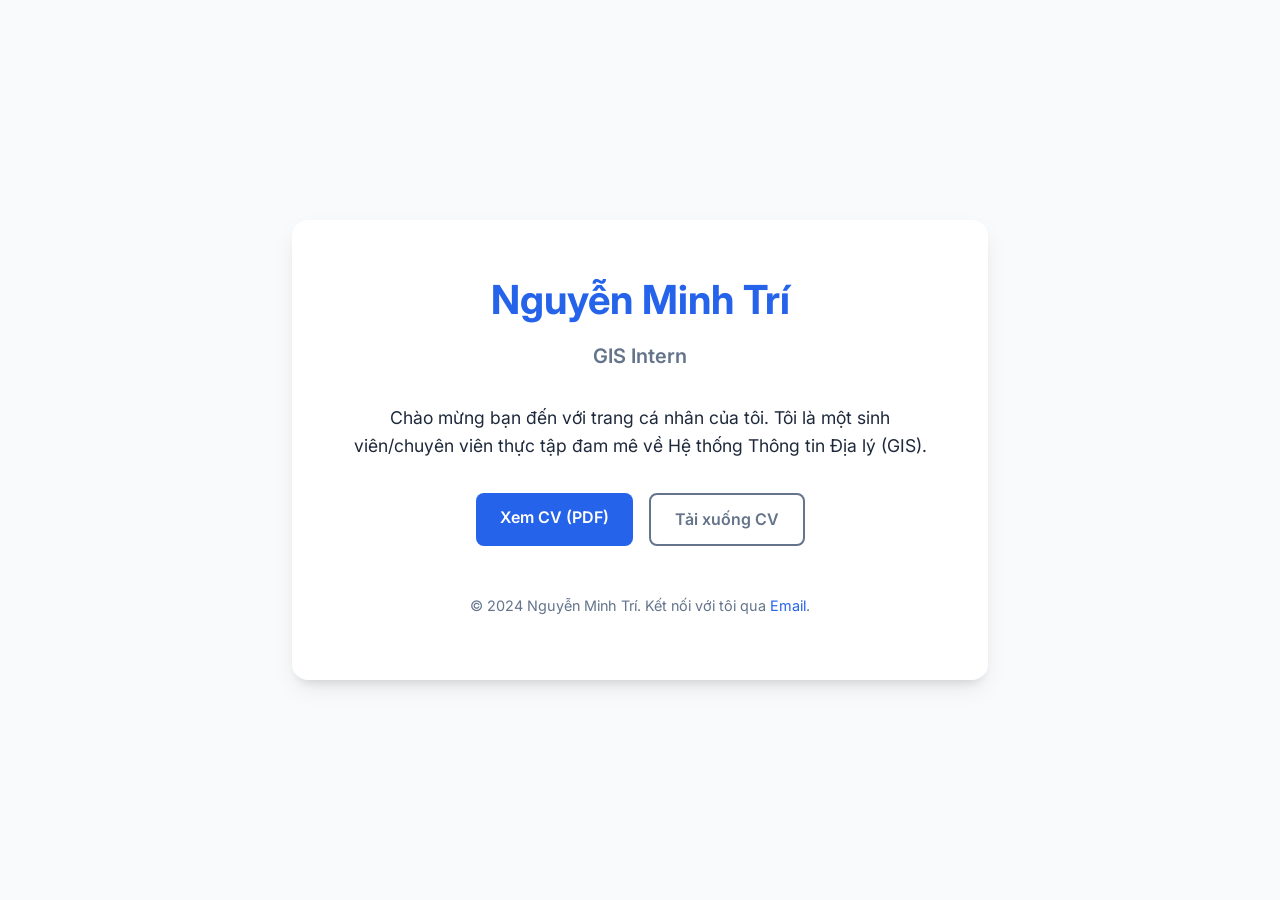
==== index.html @ 33e9b805 "Initial commit: Portfolio website with CV" ====
<!DOCTYPE html>
<html lang="vi">
<head>
    <meta charset="UTF-8">
    <meta name="viewport" content="width=device-width, initial-scale=1.0">
    <title>Nguyễn Minh Trí - GIS Intern Portfolio</title>
    <link rel="stylesheet" href="style.css">
    <link rel="preconnect" href="https://fonts.googleapis.com">
    <link rel="preconnect" href="https://fonts.gstatic.com" crossorigin>
    <link href="https://fonts.googleapis.com/css2?family=Inter:wght@400;600;700&display=swap" rel="stylesheet">
</head>
<body>
    <div class="container">
        <header>
            <h1>Nguyễn Minh Trí</h1>
            <p class="subtitle">GIS Intern</p>
        </header>

        <main>
            <section class="intro">
                <p>Chào mừng bạn đến với trang cá nhân của tôi. Tôi là một sinh viên/chuyên viên thực tập đam mê về Hệ thống Thông tin Địa lý (GIS).</p>
            </section>

            <section class="actions">
                <a href="cv.pdf" target="_blank" class="btn btn-primary">Xem CV (PDF)</a>
                <a href="cv.pdf" download class="btn btn-secondary">Tải xuống CV</a>
            </section>
        </main>

        <footer>
            <p>&copy; 2024 Nguyễn Minh Trí. Kết nối với tôi qua <a href="mailto:contact@tringuyen05.id.vn">Email</a>.</p>
        </footer>
    </div>
</body>
</html>
---- style.css ----
:root {
    --primary-color: #2563eb;
    --secondary-color: #64748b;
    --bg-color: #f8fafc;
    --text-color: #1e293b;
    --card-bg: #ffffff;
}

body {
    font-family: 'Inter', -apple-system, BlinkMacSystemFont, "Segoe UI", Roboto, sans-serif;
    background-color: var(--bg-color);
    color: var(--text-color);
    line-height: 1.6;
    margin: 0;
    display: flex;
    justify-content: center;
    align-items: center;
    min-height: 100vh;
}

.container {
    width: 90%;
    max-width: 600px;
    background: var(--card-bg);
    padding: 3rem;
    border-radius: 1rem;
    box-shadow: 0 10px 25px -5px rgba(0, 0, 0, 0.1), 0 8px 10px -6px rgba(0, 0, 0, 0.1);
    text-align: center;
}

header h1 {
    margin: 0;
    font-size: 2.5rem;
    color: var(--primary-color);
}

.subtitle {
    font-size: 1.25rem;
    color: var(--secondary-color);
    margin-top: 0.5rem;
    font-weight: 600;
}

.intro {
    margin: 2rem 0;
    font-size: 1.1rem;
}

.actions {
    display: flex;
    gap: 1rem;
    justify-content: center;
    margin-top: 2rem;
}

.btn {
    padding: 0.75rem 1.5rem;
    border-radius: 0.5rem;
    text-decoration: none;
    font-weight: 600;
    transition: all 0.2s ease;
}

.btn-primary {
    background-color: var(--primary-color);
    color: white;
}

.btn-primary:hover {
    background-color: #1d4ed8;
    transform: translateY(-2px);
}

.btn-secondary {
    background-color: transparent;
    border: 2px solid var(--secondary-color);
    color: var(--secondary-color);
}

.btn-secondary:hover {
    background-color: var(--secondary-color);
    color: white;
    transform: translateY(-2px);
}

footer {
    margin-top: 3rem;
    font-size: 0.9rem;
    color: var(--secondary-color);
}

footer a {
    color: var(--primary-color);
    text-decoration: none;
}

@media (max-width: 480px) {
    .actions {
        flex-direction: column;
    }
    .container {
        padding: 2rem;
    }
}
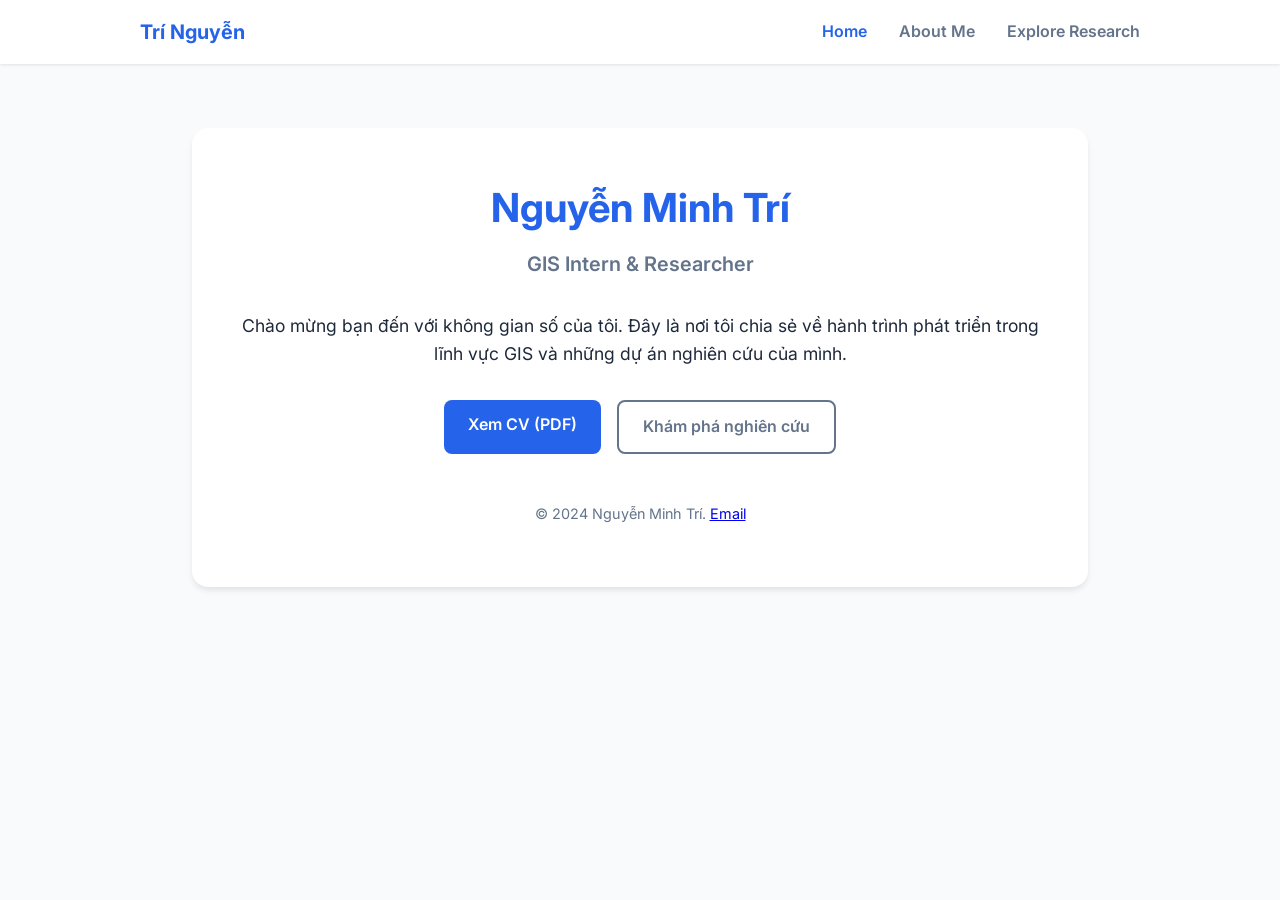
==== commit f3c3c495: "Update website: Add Home, About Me, and Explore Research pages" ====
--- a/index.html
+++ b/index.html
@@ -3,32 +3,43 @@
 <head>
     <meta charset="UTF-8">
     <meta name="viewport" content="width=device-width, initial-scale=1.0">
-    <title>Nguyễn Minh Trí - GIS Intern Portfolio</title>
+    <title>Nguyễn Minh Trí - Home</title>
     <link rel="stylesheet" href="style.css">
     <link rel="preconnect" href="https://fonts.googleapis.com">
     <link rel="preconnect" href="https://fonts.gstatic.com" crossorigin>
     <link href="https://fonts.googleapis.com/css2?family=Inter:wght@400;600;700&display=swap" rel="stylesheet">
 </head>
 <body>
-    <div class="container">
+    <nav class="navbar">
+        <div class="nav-container">
+            <a href="index.html" class="nav-logo">Trí Nguyễn</a>
+            <ul class="nav-links">
+                <li><a href="index.html" class="active">Home</a></li>
+                <li><a href="about.html">About Me</a></li>
+                <li><a href="research.html">Explore Research</a></li>
+            </ul>
+        </div>
+    </nav>
+
+    <div class="container main-content">
         <header>
             <h1>Nguyễn Minh Trí</h1>
-            <p class="subtitle">GIS Intern</p>
+            <p class="subtitle">GIS Intern & Researcher</p>
         </header>
 
         <main>
             <section class="intro">
-                <p>Chào mừng bạn đến với trang cá nhân của tôi. Tôi là một sinh viên/chuyên viên thực tập đam mê về Hệ thống Thông tin Địa lý (GIS).</p>
+                <p>Chào mừng bạn đến với không gian số của tôi. Đây là nơi tôi chia sẻ về hành trình phát triển trong lĩnh vực GIS và những dự án nghiên cứu của mình.</p>
             </section>
 
             <section class="actions">
                 <a href="cv.pdf" target="_blank" class="btn btn-primary">Xem CV (PDF)</a>
-                <a href="cv.pdf" download class="btn btn-secondary">Tải xuống CV</a>
+                <a href="research.html" class="btn btn-secondary">Khám phá nghiên cứu</a>
             </section>
         </main>
 
         <footer>
-            <p>&copy; 2024 Nguyễn Minh Trí. Kết nối với tôi qua <a href="mailto:contact@tringuyen05.id.vn">Email</a>.</p>
+            <p>&copy; 2024 Nguyễn Minh Trí. <a href="mailto:contact@tringuyen05.id.vn">Email</a></p>
         </footer>
     </div>
 </body>
--- a/style.css
+++ b/style.css
@@ -4,6 +4,7 @@
     --bg-color: #f8fafc;
     --text-color: #1e293b;
     --card-bg: #ffffff;
+    --nav-bg: #ffffff;
 }
 
 body {
@@ -12,20 +13,71 @@
     color: var(--text-color);
     line-height: 1.6;
     margin: 0;
-    display: flex;
-    justify-content: center;
-    align-items: center;
-    min-height: 100vh;
 }
 
+/* Navbar */
+.navbar {
+    background: var(--nav-bg);
+    box-shadow: 0 1px 3px rgba(0,0,0,0.1);
+    position: fixed;
+    top: 0;
+    width: 100%;
+    z-index: 1000;
+}
+
+.nav-container {
+    max-width: 1000px;
+    margin: 0 auto;
+    padding: 1rem 2rem;
+    display: flex;
+    justify-content: space-between;
+    align-items: center;
+}
+
+.nav-logo {
+    font-weight: 700;
+    font-size: 1.25rem;
+    color: var(--primary-color);
+    text-decoration: none;
+}
+
+.nav-links {
+    list-style: none;
+    display: flex;
+    gap: 2rem;
+    margin: 0;
+    padding: 0;
+}
+
+.nav-links a {
+    text-decoration: none;
+    color: var(--secondary-color);
+    font-weight: 600;
+    transition: color 0.2s;
+}
+
+.nav-links a:hover, .nav-links a.active {
+    color: var(--primary-color);
+}
+
+/* Main Container */
 .container {
     width: 90%;
-    max-width: 600px;
+    max-width: 800px;
+    margin: 8rem auto 4rem;
     background: var(--card-bg);
     padding: 3rem;
     border-radius: 1rem;
-    box-shadow: 0 10px 25px -5px rgba(0, 0, 0, 0.1), 0 8px 10px -6px rgba(0, 0, 0, 0.1);
+    box-shadow: 0 4px 6px -1px rgba(0, 0, 0, 0.1);
+}
+
+.main-content {
     text-align: center;
+}
+
+.content-text {
+    text-align: left;
+    margin-top: 2rem;
 }
 
 header h1 {
@@ -67,12 +119,10 @@
 }
 
 .btn-primary:hover {
-    background-color: #1d4ed8;
     transform: translateY(-2px);
 }
 
 .btn-secondary {
-    background-color: transparent;
     border: 2px solid var(--secondary-color);
     color: var(--secondary-color);
 }
@@ -83,22 +133,45 @@
     transform: translateY(-2px);
 }
 
+/* Lists and Cards */
+.skills-list {
+    padding-left: 1.5rem;
+}
+
+.research-grid {
+    display: grid;
+    grid-template-columns: 1fr 1fr;
+    gap: 1.5rem;
+    margin-top: 1.5rem;
+}
+
+.research-card {
+    background: var(--bg-color);
+    padding: 1.5rem;
+    border-radius: 0.5rem;
+    border-left: 4px solid var(--primary-color);
+}
+
+.research-card h3 {
+    margin-top: 0;
+    color: var(--primary-color);
+}
+
 footer {
     margin-top: 3rem;
     font-size: 0.9rem;
     color: var(--secondary-color);
 }
 
-footer a {
-    color: var(--primary-color);
-    text-decoration: none;
-}
-
-@media (max-width: 480px) {
+@media (max-width: 600px) {
+    .nav-links {
+        gap: 1rem;
+        font-size: 0.9rem;
+    }
+    .research-grid {
+        grid-template-columns: 1fr;
+    }
     .actions {
         flex-direction: column;
     }
-    .container {
-        padding: 2rem;
-    }
 }
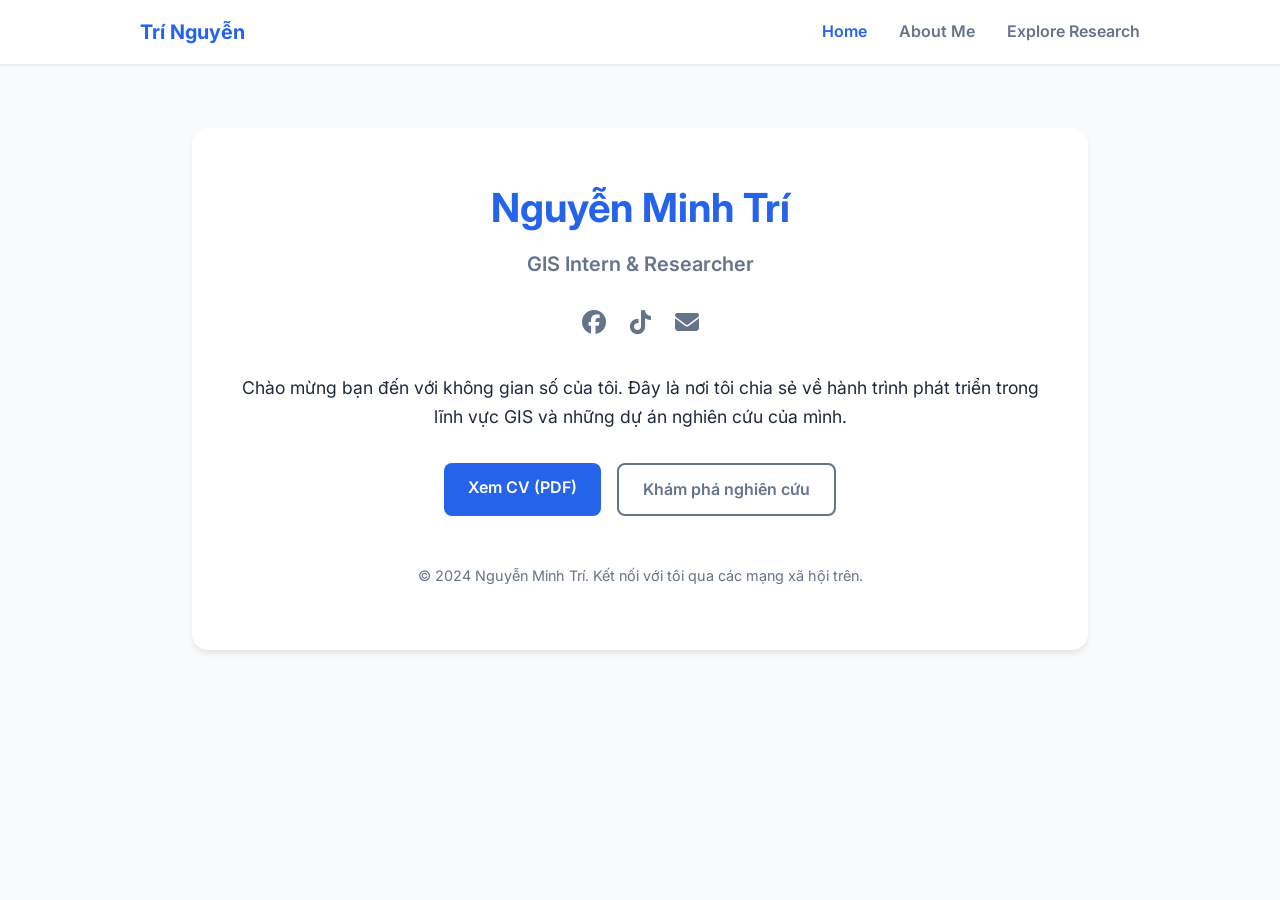
==== commit c76f6301: "Add social media links with icons" ====
--- a/index.html
+++ b/index.html
@@ -8,6 +8,8 @@
     <link rel="preconnect" href="https://fonts.googleapis.com">
     <link rel="preconnect" href="https://fonts.gstatic.com" crossorigin>
     <link href="https://fonts.googleapis.com/css2?family=Inter:wght@400;600;700&display=swap" rel="stylesheet">
+    <!-- Font Awesome for Social Icons -->
+    <link rel="stylesheet" href="https://cdnjs.cloudflare.com/ajax/libs/font-awesome/6.5.1/css/all.min.css">
 </head>
 <body>
     <nav class="navbar">
@@ -25,6 +27,11 @@
         <header>
             <h1>Nguyễn Minh Trí</h1>
             <p class="subtitle">GIS Intern & Researcher</p>
+            <div class="social-links">
+                <a href="https://www.facebook.com/minh.tri.593368" target="_blank" title="Facebook"><i class="fab fa-facebook"></i></a>
+                <a href="https://www.tiktok.com/@mase3.14?_r=1&_t=ZS-96cnOCFVSqH" target="_blank" title="TikTok"><i class="fab fa-tiktok"></i></a>
+                <a href="mailto:contact@tringuyen05.id.vn" title="Email"><i class="fas fa-envelope"></i></a>
+            </div>
         </header>
 
         <main>
@@ -39,7 +46,7 @@
         </main>
 
         <footer>
-            <p>&copy; 2024 Nguyễn Minh Trí. <a href="mailto:contact@tringuyen05.id.vn">Email</a></p>
+            <p>&copy; 2024 Nguyễn Minh Trí. Kết nối với tôi qua các mạng xã hội trên.</p>
         </footer>
     </div>
 </body>
--- a/style.css
+++ b/style.css
@@ -91,6 +91,32 @@
     color: var(--secondary-color);
     margin-top: 0.5rem;
     font-weight: 600;
+}
+
+.social-links {
+    display: flex;
+    justify-content: center;
+    gap: 1.5rem;
+    margin-top: 1.5rem;
+}
+
+.social-links a {
+    color: var(--secondary-color);
+    font-size: 1.5rem;
+    transition: all 0.3s ease;
+}
+
+.social-links a:hover {
+    color: var(--primary-color);
+    transform: scale(1.2);
+}
+
+.social-links a .fa-facebook:hover {
+    color: #1877F2;
+}
+
+.social-links a .fa-tiktok:hover {
+    color: #000000;
 }
 
 .intro {
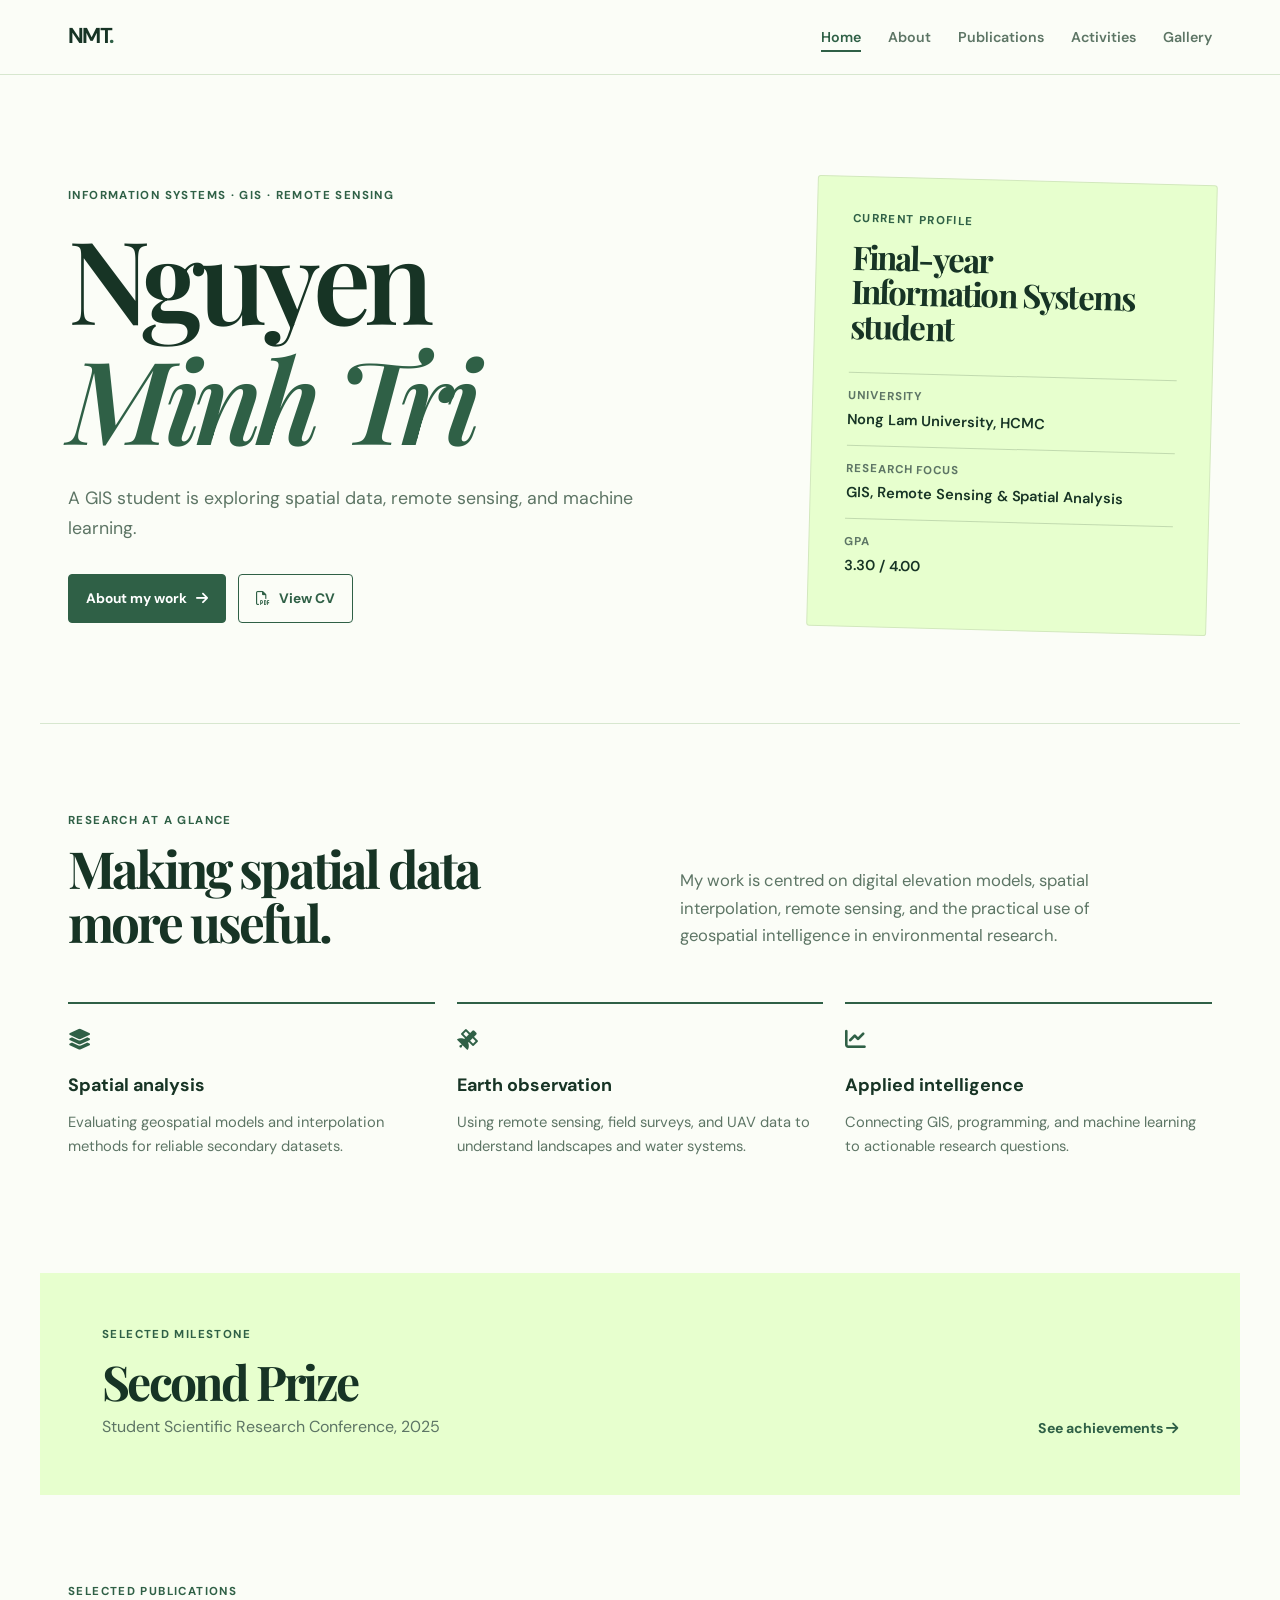
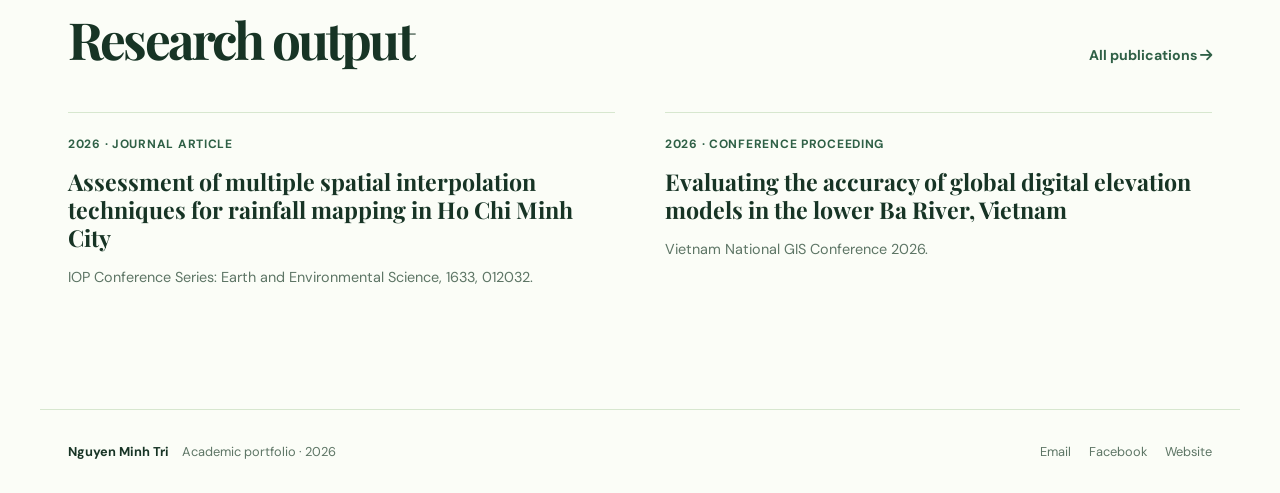
==== commit fec28ed8: "Update portfolio: redesign static site with publications, activities, gallery and papers" ====
--- a/index.html
+++ b/index.html
@@ -1,53 +1,120 @@
 <!DOCTYPE html>
-<html lang="vi">
+<html lang="en">
+
 <head>
     <meta charset="UTF-8">
     <meta name="viewport" content="width=device-width, initial-scale=1.0">
-    <title>Nguyễn Minh Trí - Home</title>
-    <link rel="stylesheet" href="style.css">
+    <meta name="description"
+        content="Academic portfolio of Nguyen Minh Tri, an Information Systems student and GIS researcher.">
+    <title>Nguyen Minh Tri | Academic Portfolio</title>
     <link rel="preconnect" href="https://fonts.googleapis.com">
     <link rel="preconnect" href="https://fonts.gstatic.com" crossorigin>
-    <link href="https://fonts.googleapis.com/css2?family=Inter:wght@400;600;700&display=swap" rel="stylesheet">
-    <!-- Font Awesome for Social Icons -->
-    <link rel="stylesheet" href="https://cdnjs.cloudflare.com/ajax/libs/font-awesome/6.5.1/css/all.min.css">
+    <link
+        href="https://fonts.googleapis.com/css2?family=DM+Sans:wght@400;500;600;700&family=Playfair+Display:wght@600;700&display=swap"
+        rel="stylesheet">
+    <link rel="stylesheet" href="https://cdnjs.cloudflare.com/ajax/libs/font-awesome/6.5.2/css/all.min.css">
+    <link rel="stylesheet" href="style.css">
 </head>
+
 <body>
-    <nav class="navbar">
-        <div class="nav-container">
-            <a href="index.html" class="nav-logo">Trí Nguyễn</a>
+    <nav class="navbar" aria-label="Main navigation">
+        <div class="nav-container"><a href="index.html" class="nav-logo">NMT<span>.</span></a>
             <ul class="nav-links">
-                <li><a href="index.html" class="active">Home</a></li>
-                <li><a href="about.html">About Me</a></li>
-                <li><a href="research.html">Explore Research</a></li>
+                <li><a class="active" href="index.html">Home</a></li>
+                <li><a href="about.html">About</a></li>
+                <li><a href="publications.html">Publications</a></li>
+                <li><a href="activities.html">Activities</a></li>
+                <li><a href="gallery.html">Gallery</a></li>
             </ul>
         </div>
     </nav>
+    <main>
+        <section class="hero">
+            <div class="hero-copy">
+                <p class="eyebrow">Information Systems · GIS · Remote Sensing</p>
+                <h1>Nguyen<br><em>Minh Tri</em></h1>
+                <p class="hero-text">A GIS student is exploring spatial data, remote sensing, and machine learning.</p>
+                <div class="hero-actions"><a class="button button-primary" href="about.html">About my work <i
+                            class="fa-solid fa-arrow-right"></i></a><a class="button button-ghost"
+                        href="paper/CV_Intern_Nguyen%20Minh%20Tri.pdf" target="_blank" rel="noopener"><i
+                            class="fa-regular fa-file-pdf"></i> View CV</a></div>
+            </div>
+            <aside class="hero-card">
+                <p class="card-label">Current profile</p>
+                <h2>Final-year<br>Information Systems student</h2>
+                <dl>
+                    <div>
+                        <dt>University</dt>
+                        <dd>Nong Lam University, HCMC</dd>
+                    </div>
+                    <div>
+                        <dt>Research focus</dt>
+                        <dd>GIS, Remote Sensing &amp; Spatial Analysis</dd>
+                    </div>
+                    <div>
+                        <dt>GPA</dt>
+                        <dd>3.30 / 4.00</dd>
+                    </div>
+                </dl>
+            </aside>
+        </section>
+        <section class="section section-intro">
+            <p class="eyebrow">Research at a glance</p>
+            <div class="two-column-heading">
+                <h2>Making spatial data<br>more useful.</h2>
+                <p>My work is centred on digital elevation models, spatial interpolation, remote sensing, and the
+                    practical use of geospatial intelligence in environmental research.</p>
+            </div>
+            <div class="focus-grid">
+                <article><i class="fa-solid fa-layer-group"></i>
+                    <h3>Spatial analysis</h3>
+                    <p>Evaluating geospatial models and interpolation methods for reliable secondary datasets.</p>
+                </article>
+                <article><i class="fa-solid fa-satellite"></i>
+                    <h3>Earth observation</h3>
+                    <p>Using remote sensing, field surveys, and UAV data to understand landscapes and water systems.</p>
+                </article>
+                <article><i class="fa-solid fa-chart-line"></i>
+                    <h3>Applied intelligence</h3>
+                    <p>Connecting GIS, programming, and machine learning to actionable research questions.</p>
+                </article>
+            </div>
+        </section>
+        <section class="highlight-band">
+            <div>
+                <p class="eyebrow">Selected milestone</p>
+                <h2>Second Prize</h2>
+                <p>Student Scientific Research Conference, 2025</p>
+            </div><a href="activities.html" class="text-link">See achievements <i
+                    class="fa-solid fa-arrow-right"></i></a>
+        </section>
+        <section class="section latest-section">
+            <div class="section-heading">
+                <div>
+                    <p class="eyebrow">Selected publications</p>
+                    <h2>Research output</h2>
+                </div><a href="publications.html" class="text-link">All publications <i
+                        class="fa-solid fa-arrow-right"></i></a>
+            </div>
+            <div class="publication-preview">
+                <article><span>2026 · Journal article</span>
+                    <h3>Assessment of multiple spatial interpolation techniques for rainfall mapping in Ho Chi Minh City
+                    </h3>
+                    <p>IOP Conference Series: Earth and Environmental Science, 1633, 012032.</p>
+                </article>
+                <article><span>2026 · Conference proceeding</span>
+                    <h3>Evaluating the accuracy of global digital elevation models in the lower Ba River, Vietnam</h3>
+                    <p>Vietnam National GIS Conference 2026.</p>
+                </article>
+            </div>
+        </section>
+    </main>
+    <footer>
+        <div><strong>Nguyen Minh Tri</strong><span>Academic portfolio · 2026</span></div>
+        <div class="footer-links"><a href="mailto:minhtringuyen121205@gmail.com">Email</a><a
+                href="https://www.facebook.com/minh.tri.593368" target="_blank" rel="noopener">Facebook</a><a
+                href="https://tringuyen05.id.vn" target="_blank" rel="noopener">Website</a></div>
+    </footer>
+</body>
 
-    <div class="container main-content">
-        <header>
-            <h1>Nguyễn Minh Trí</h1>
-            <p class="subtitle">GIS Intern & Researcher</p>
-            <div class="social-links">
-                <a href="https://www.facebook.com/minh.tri.593368" target="_blank" title="Facebook"><i class="fab fa-facebook"></i></a>
-                <a href="https://www.tiktok.com/@mase3.14?_r=1&_t=ZS-96cnOCFVSqH" target="_blank" title="TikTok"><i class="fab fa-tiktok"></i></a>
-                <a href="mailto:contact@tringuyen05.id.vn" title="Email"><i class="fas fa-envelope"></i></a>
-            </div>
-        </header>
-
-        <main>
-            <section class="intro">
-                <p>Chào mừng bạn đến với không gian số của tôi. Đây là nơi tôi chia sẻ về hành trình phát triển trong lĩnh vực GIS và những dự án nghiên cứu của mình.</p>
-            </section>
-
-            <section class="actions">
-                <a href="cv.pdf" target="_blank" class="btn btn-primary">Xem CV (PDF)</a>
-                <a href="research.html" class="btn btn-secondary">Khám phá nghiên cứu</a>
-            </section>
-        </main>
-
-        <footer>
-            <p>&copy; 2024 Nguyễn Minh Trí. Kết nối với tôi qua các mạng xã hội trên.</p>
-        </footer>
-    </div>
-</body>
-</html>
+</html>
--- a/style.css
+++ b/style.css
@@ -1,203 +1,20 @@
-:root {
-    --primary-color: #2563eb;
-    --secondary-color: #64748b;
-    --bg-color: #f8fafc;
-    --text-color: #1e293b;
-    --card-bg: #ffffff;
-    --nav-bg: #ffffff;
-}
-
-body {
-    font-family: 'Inter', -apple-system, BlinkMacSystemFont, "Segoe UI", Roboto, sans-serif;
-    background-color: var(--bg-color);
-    color: var(--text-color);
-    line-height: 1.6;
-    margin: 0;
-}
-
-/* Navbar */
-.navbar {
-    background: var(--nav-bg);
-    box-shadow: 0 1px 3px rgba(0,0,0,0.1);
-    position: fixed;
-    top: 0;
-    width: 100%;
-    z-index: 1000;
-}
-
-.nav-container {
-    max-width: 1000px;
-    margin: 0 auto;
-    padding: 1rem 2rem;
-    display: flex;
-    justify-content: space-between;
-    align-items: center;
-}
-
-.nav-logo {
-    font-weight: 700;
-    font-size: 1.25rem;
-    color: var(--primary-color);
-    text-decoration: none;
-}
-
-.nav-links {
-    list-style: none;
-    display: flex;
-    gap: 2rem;
-    margin: 0;
-    padding: 0;
-}
-
-.nav-links a {
-    text-decoration: none;
-    color: var(--secondary-color);
-    font-weight: 600;
-    transition: color 0.2s;
-}
-
-.nav-links a:hover, .nav-links a.active {
-    color: var(--primary-color);
-}
-
-/* Main Container */
-.container {
-    width: 90%;
-    max-width: 800px;
-    margin: 8rem auto 4rem;
-    background: var(--card-bg);
-    padding: 3rem;
-    border-radius: 1rem;
-    box-shadow: 0 4px 6px -1px rgba(0, 0, 0, 0.1);
-}
-
-.main-content {
-    text-align: center;
-}
-
-.content-text {
-    text-align: left;
-    margin-top: 2rem;
-}
-
-header h1 {
-    margin: 0;
-    font-size: 2.5rem;
-    color: var(--primary-color);
-}
-
-.subtitle {
-    font-size: 1.25rem;
-    color: var(--secondary-color);
-    margin-top: 0.5rem;
-    font-weight: 600;
-}
-
-.social-links {
-    display: flex;
-    justify-content: center;
-    gap: 1.5rem;
-    margin-top: 1.5rem;
-}
-
-.social-links a {
-    color: var(--secondary-color);
-    font-size: 1.5rem;
-    transition: all 0.3s ease;
-}
-
-.social-links a:hover {
-    color: var(--primary-color);
-    transform: scale(1.2);
-}
-
-.social-links a .fa-facebook:hover {
-    color: #1877F2;
-}
-
-.social-links a .fa-tiktok:hover {
-    color: #000000;
-}
-
-.intro {
-    margin: 2rem 0;
-    font-size: 1.1rem;
-}
-
-.actions {
-    display: flex;
-    gap: 1rem;
-    justify-content: center;
-    margin-top: 2rem;
-}
-
-.btn {
-    padding: 0.75rem 1.5rem;
-    border-radius: 0.5rem;
-    text-decoration: none;
-    font-weight: 600;
-    transition: all 0.2s ease;
-}
-
-.btn-primary {
-    background-color: var(--primary-color);
-    color: white;
-}
-
-.btn-primary:hover {
-    transform: translateY(-2px);
-}
-
-.btn-secondary {
-    border: 2px solid var(--secondary-color);
-    color: var(--secondary-color);
-}
-
-.btn-secondary:hover {
-    background-color: var(--secondary-color);
-    color: white;
-    transform: translateY(-2px);
-}
-
-/* Lists and Cards */
-.skills-list {
-    padding-left: 1.5rem;
-}
-
-.research-grid {
-    display: grid;
-    grid-template-columns: 1fr 1fr;
-    gap: 1.5rem;
-    margin-top: 1.5rem;
-}
-
-.research-card {
-    background: var(--bg-color);
-    padding: 1.5rem;
-    border-radius: 0.5rem;
-    border-left: 4px solid var(--primary-color);
-}
-
-.research-card h3 {
-    margin-top: 0;
-    color: var(--primary-color);
-}
-
-footer {
-    margin-top: 3rem;
-    font-size: 0.9rem;
-    color: var(--secondary-color);
-}
-
-@media (max-width: 600px) {
-    .nav-links {
-        gap: 1rem;
-        font-size: 0.9rem;
-    }
-    .research-grid {
-        grid-template-columns: 1fr;
-    }
-    .actions {
-        flex-direction: column;
-    }
-}
+:root { --pastel: #E7FFCE; --ink: #173425; --muted: #5d7565; --cream: #fbfdf7; --line: #d7e7cf; --deep: #2f6046; --accent: #8ccf72; --white: #fff; }
+* { box-sizing: border-box; }
+html { scroll-behavior: smooth; }
+body { margin: 0; background: var(--cream); color: var(--ink); font-family: "DM Sans", Arial, sans-serif; font-size: 16px; line-height: 1.65; }
+a { color: inherit; }
+.navbar { min-height: 74px; border-bottom: 1px solid var(--line); background: rgba(251,253,247,.94); backdrop-filter: blur(12px); position: sticky; top: 0; z-index: 10; }
+.nav-container { max-width: 1200px; min-height: 74px; margin: auto; padding: 0 28px; display: flex; align-items: center; justify-content: space-between; }
+.nav-logo { text-decoration: none; color: var(--ink); font-size: 1.35rem; font-weight: 700; letter-spacing: -.08em; }.nav-logo span { color: var(--deep); }
+.nav-links { list-style: none; margin: 0; padding: 0; display: flex; align-items: center; gap: 27px; }.nav-links a { text-decoration: none; color: var(--muted); font-size: .89rem; font-weight: 600; }.nav-links a:hover, .nav-links a.active { color: var(--deep); }.nav-links a.active { border-bottom: 2px solid var(--deep); padding-bottom: 4px; }
+main { overflow: hidden; }.hero { max-width: 1200px; min-height: 625px; margin: auto; padding: 105px 28px 92px; display: grid; grid-template-columns: 1.35fr .8fr; align-items: center; gap: 70px; }.eyebrow, .card-label { margin: 0 0 13px; color: var(--deep); font-size: .72rem; font-weight: 700; letter-spacing: .12em; line-height: 1.3; text-transform: uppercase; }.hero h1, .page-header h1, h2 { font-family: "Playfair Display", Georgia, serif; letter-spacing: -.055em; line-height: 1.05; }.hero h1 { margin: 0; font-size: clamp(4.25rem, 9vw, 7.6rem); font-weight: 600; }.hero h1 em, .page-header em { color: var(--deep); font-weight: 600; }.hero-text { max-width: 575px; margin: 26px 0 31px; font-size: 1.11rem; color: var(--muted); }.hero-actions { display: flex; flex-wrap: wrap; gap: 12px; }.button { display: inline-flex; align-items: center; justify-content: center; gap: 9px; padding: 12px 17px; border: 1px solid var(--deep); border-radius: 4px; font-size: .86rem; font-weight: 700; text-decoration: none; transition: transform .2s, background .2s; }.button:hover { transform: translateY(-2px); }.button-primary { background: var(--deep); color: white; }.button-primary:hover { background: var(--ink); }.button-ghost { color: var(--deep); background: transparent; }.button-ghost:hover { background: var(--pastel); }
+.hero-card { padding: 35px; background: var(--pastel); border: 1px solid #d2e8bd; border-radius: 3px; transform: rotate(1.5deg); }.hero-card h2 { margin: 0 0 29px; font-size: 2.05rem; }.hero-card dl { margin: 0; }.hero-card dl div { padding: 13px 0; border-top: 1px solid rgba(23,52,37,.18); }.hero-card dt { color: var(--muted); font-size: .72rem; font-weight: 700; text-transform: uppercase; letter-spacing: .08em; }.hero-card dd { margin: 3px 0 0; font-size: .91rem; font-weight: 600; }
+.section { max-width: 1200px; margin: auto; padding: 90px 28px; }.section-intro { border-top: 1px solid var(--line); }.two-column-heading { display: grid; grid-template-columns: 1fr 1fr; gap: 80px; align-items: end; }.two-column-heading h2, .section-heading h2 { margin: 0; font-size: clamp(2.3rem, 4vw, 3.6rem); }.two-column-heading > p { max-width: 450px; margin: 0; color: var(--muted); font-size: 1.04rem; }.focus-grid { display: grid; grid-template-columns: repeat(3, 1fr); gap: 22px; margin-top: 52px; }.focus-grid article { padding: 25px 0; border-top: 2px solid var(--deep); }.focus-grid i { color: var(--deep); font-size: 1.3rem; }.focus-grid h3 { margin: 16px 0 9px; font-size: 1.12rem; }.focus-grid p { margin: 0; color: var(--muted); font-size: .92rem; }
+.highlight-band { max-width: 1200px; margin: 0 auto; padding: 55px 62px; background: var(--pastel); display: flex; align-items: end; justify-content: space-between; gap: 25px; }.highlight-band h2 { margin: 0; font-size: 3rem; }.highlight-band p:not(.eyebrow) { margin: 7px 0 0; color: var(--muted); }.text-link { color: var(--deep); font-weight: 700; font-size: .88rem; text-decoration: none; white-space: nowrap; }.text-link:hover { text-decoration: underline; }.latest-section { padding-bottom: 105px; }.section-heading { display: flex; justify-content: space-between; align-items: end; gap: 24px; }.publication-preview { display: grid; grid-template-columns: 1fr 1fr; gap: 50px; margin-top: 45px; }.publication-preview article { border-top: 1px solid var(--line); padding-top: 17px; }.publication-preview span, .pub-meta { color: var(--deep); font-size: .75rem; font-weight: 700; letter-spacing: .06em; text-transform: uppercase; }.publication-preview h3 { margin: 12px 0; font-family: "Playfair Display", Georgia, serif; font-size: 1.45rem; line-height: 1.2; }.publication-preview p { color: var(--muted); font-size: .9rem; }
+.page-main { min-height: calc(100vh - 74px); }.page-header { max-width: 1200px; margin: auto; padding: 110px 28px 66px; }.page-header.compact { padding-bottom: 42px; }.page-header h1 { margin: 0; max-width: 800px; font-size: clamp(3.25rem, 6vw, 5.8rem); }.page-header > p:last-child { max-width: 615px; margin: 23px 0 0; color: var(--muted); font-size: 1.08rem; }.bio-layout { display: grid; grid-template-columns: .7fr 1.3fr; gap: 80px; padding-top: 28px; }.profile-panel { align-self: start; padding: 29px; background: var(--pastel); }.profile-panel > p:not(.card-label) { margin: 0 0 23px; font-size: 1.08rem; font-weight: 600; }.prose { max-width: 660px; color: var(--muted); }.prose .lead { margin-top: 0; color: var(--ink); font-family: "Playfair Display", Georgia, serif; font-size: 1.8rem; line-height: 1.3; }.timeline { border-top: 1px solid var(--line); }.timeline article { display: grid; grid-template-columns: 180px 1fr; gap: 32px; padding: 22px 0; border-bottom: 1px solid var(--line); }.timeline span { color: var(--deep); font-size: .82rem; font-weight: 700; }.timeline h3 { margin: 0 0 4px; font-size: 1.02rem; }.timeline p { margin: 0; color: var(--muted); font-size: .92rem; }.skills-section { padding-top: 32px; }.skill-columns { display: grid; grid-template-columns: repeat(3, 1fr); gap: 50px; }.skill-columns h3 { margin: 0 0 15px; font-family: "Playfair Display", Georgia, serif; font-size: 1.5rem; }.skill-columns ul { padding: 0; margin: 0; list-style: none; }.skill-columns li { padding: 9px 0; border-top: 1px solid var(--line); color: var(--muted); font-size: .92rem; }
+.publication-list { padding-top: 18px; }.publication-card { display: grid; grid-template-columns: 90px 1fr; gap: 32px; padding: 37px 0; border-top: 1px solid var(--line); }.publication-card:last-child { border-bottom: 1px solid var(--line); }.pub-number { color: var(--accent); font-family: "Playfair Display", Georgia, serif; font-size: 2.4rem; line-height: 1; }.publication-card h2 { max-width: 760px; margin: 9px 0 13px; font-size: clamp(1.65rem, 3vw, 2.4rem); }.publication-card p { color: var(--muted); font-size: .93rem; }.publication-card .authors { color: var(--ink); }.publication-card .button { margin-top: 9px; }
+.achievement-grid { display: grid; grid-template-columns: 1fr 1fr; gap: 24px; }.achievement-feature { padding: 34px; background: var(--pastel); min-height: 290px; display: flex; flex-direction: column; align-items: flex-start; }.achievement-feature i { color: var(--deep); font-size: 1.75rem; margin: 9px 0 13px; }.achievement-feature h2 { margin: 0; font-size: 2rem; }.achievement-feature p:not(.card-label) { color: var(--muted); }.achievement-feature .text-link { margin-top: auto; }.activity-timeline { margin-top: 17px; }
+.gallery-grid { display: grid; grid-template-columns: repeat(3, 1fr); gap: 22px; }.gallery-item { margin: 0; overflow: hidden; background: var(--white); border: 1px solid var(--line); }.gallery-item.wide { grid-column: span 2; }.gallery-item a { display: block; height: 260px; overflow: hidden; }.gallery-item.wide a { height: 390px; }.gallery-item img { width: 100%; height: 100%; object-fit: cover; transition: transform .45s ease; }.gallery-item:hover img { transform: scale(1.04); }.gallery-item figcaption { padding: 13px 15px 16px; font-family: "Playfair Display", Georgia, serif; font-size: 1.1rem; }.gallery-item figcaption span { display: block; margin-bottom: 3px; color: var(--deep); font-family: "DM Sans", Arial, sans-serif; font-size: .67rem; font-weight: 700; letter-spacing: .09em; text-transform: uppercase; }
+footer { max-width: 1200px; margin: auto; padding: 31px 28px; border-top: 1px solid var(--line); display: flex; justify-content: space-between; gap: 20px; color: var(--muted); font-size: .8rem; }footer strong { color: var(--ink); margin-right: 13px; } .footer-links { display: flex; gap: 18px; }.footer-links a { color: var(--muted); text-decoration: none; }.footer-links a:hover { color: var(--deep); }
+@media (max-width: 760px) { .nav-container { padding: 0 18px; }.nav-links { gap: 12px; overflow-x: auto; max-width: calc(100vw - 82px); }.nav-links a { font-size: .76rem; white-space: nowrap; }.hero { min-height: auto; grid-template-columns: 1fr; gap: 55px; padding: 75px 23px 65px; }.hero-card { transform: none; }.section, .page-header { padding-left: 23px; padding-right: 23px; }.section { padding-top: 65px; padding-bottom: 65px; }.two-column-heading, .bio-layout { grid-template-columns: 1fr; gap: 27px; }.focus-grid, .publication-preview, .skill-columns, .achievement-grid { grid-template-columns: 1fr; }.highlight-band { margin: 0 23px; padding: 38px 27px; display: block; }.highlight-band .text-link { display: inline-block; margin-top: 23px; }.section-heading { align-items: start; flex-direction: column; }.timeline article, .publication-card { grid-template-columns: 1fr; gap: 8px; }.gallery-grid { grid-template-columns: 1fr 1fr; gap: 13px; }.gallery-item.wide { grid-column: span 2; }.gallery-item a { height: 185px; }.gallery-item.wide a { height: 260px; }footer { padding: 26px 23px; flex-direction: column; }.footer-links { order: -1; }.hero h1 { font-size: clamp(3.7rem, 17vw, 5.2rem); } }
+@media (max-width: 430px) { .gallery-grid { grid-template-columns: 1fr; }.gallery-item.wide { grid-column: auto; }.gallery-item a, .gallery-item.wide a { height: 250px; }.nav-links { gap: 10px; }.nav-links a { font-size: .7rem; } }
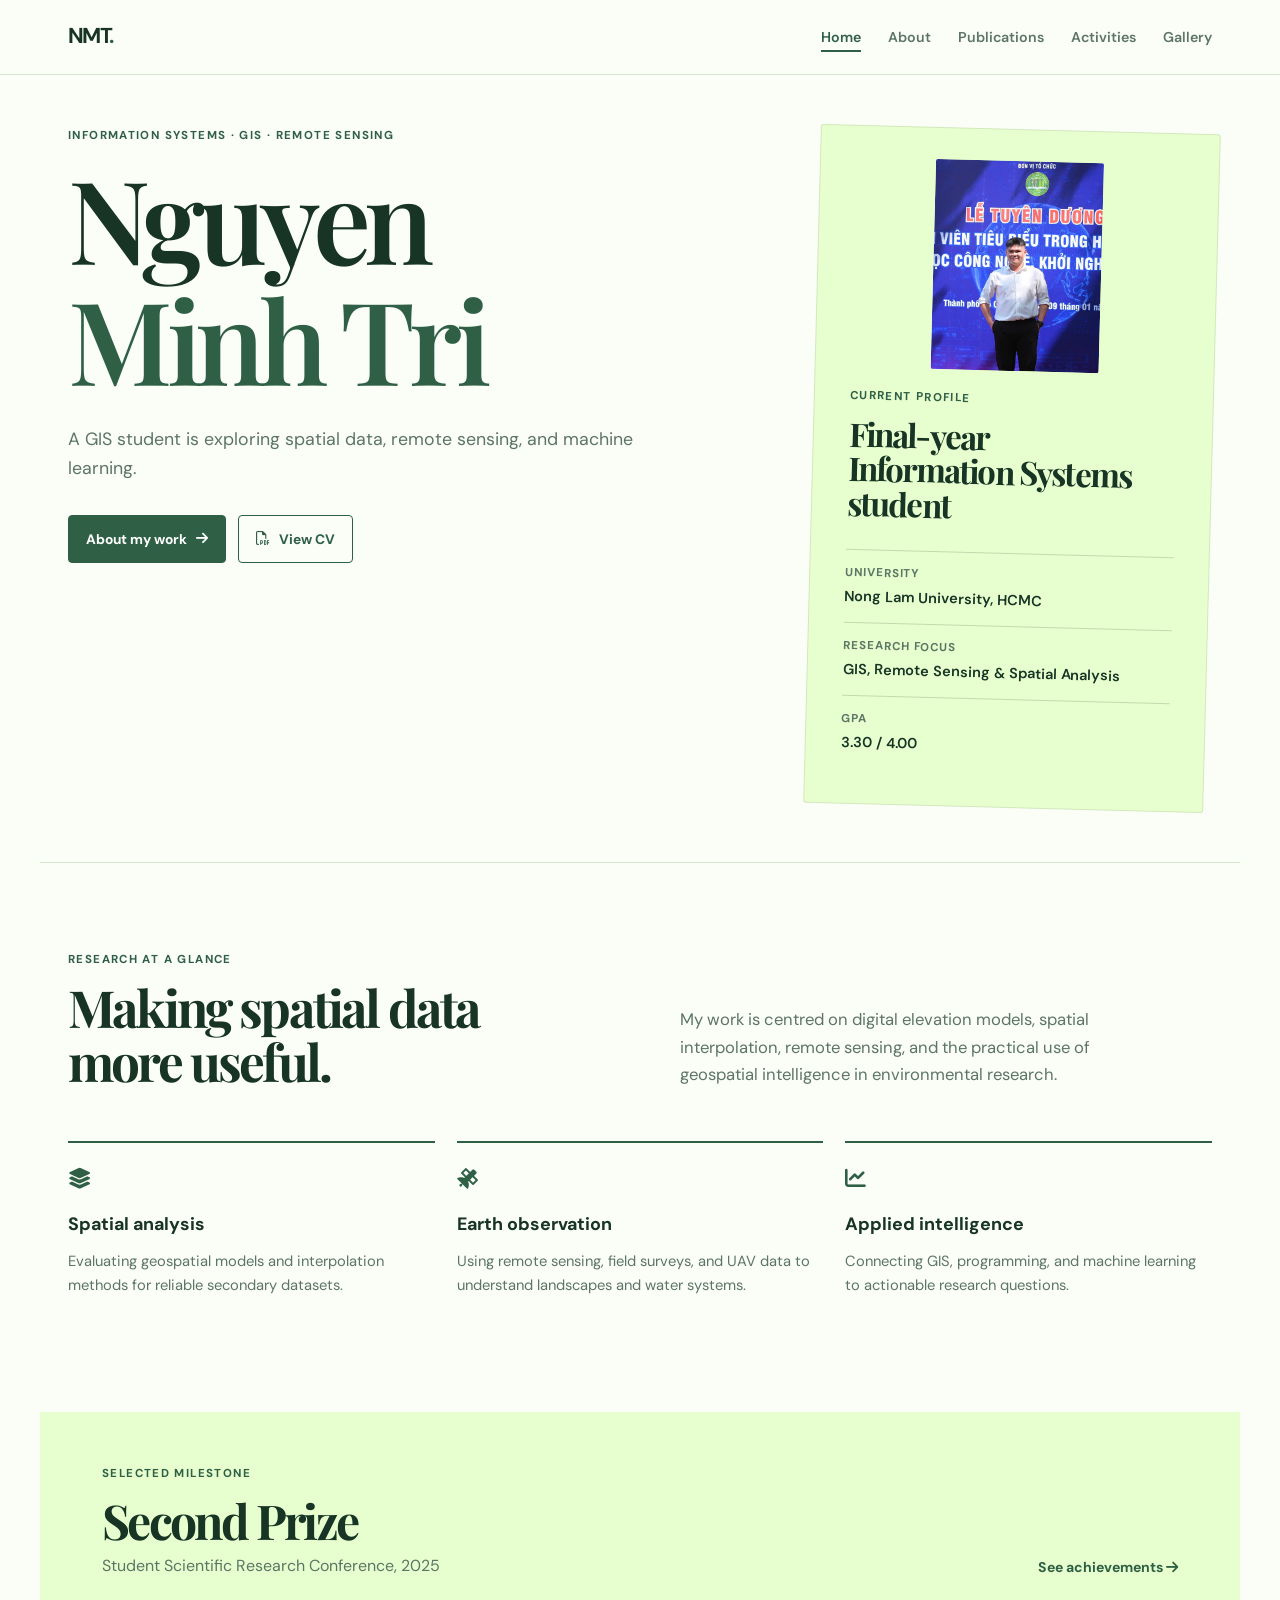
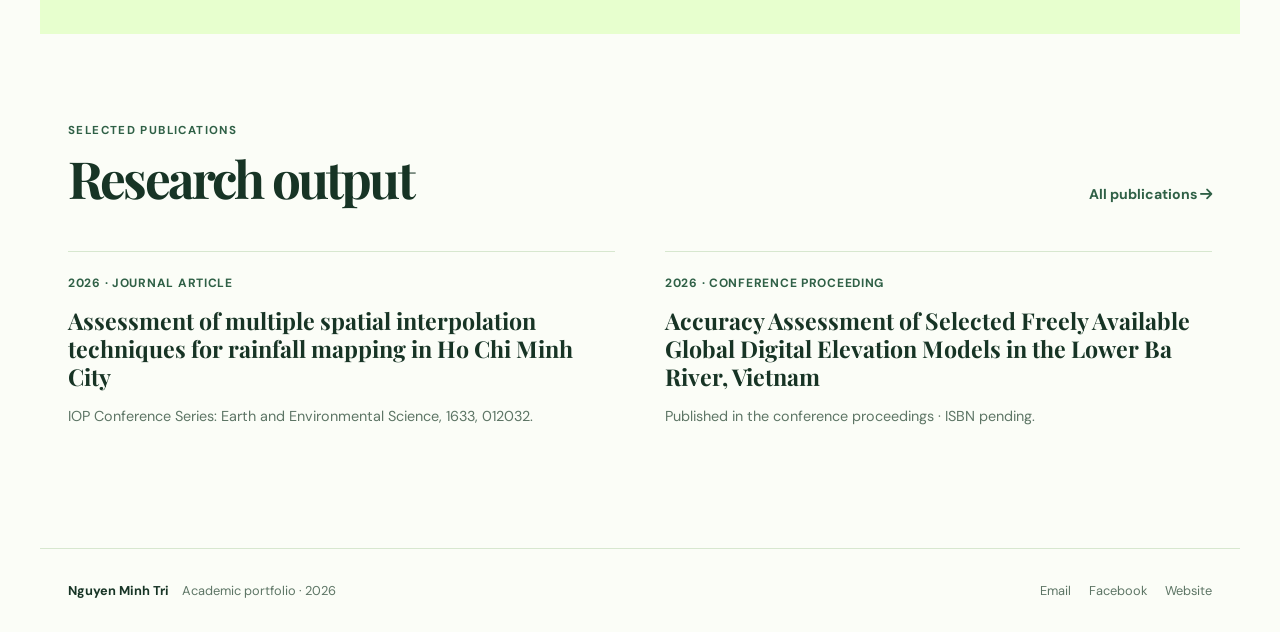
==== commit 5e191833: "Update gallery, profile images, and site styles" ====
--- a/index.html
+++ b/index.html
@@ -40,6 +40,7 @@
                             class="fa-regular fa-file-pdf"></i> View CV</a></div>
             </div>
             <aside class="hero-card">
+                <img class="hero-profile-image" src="image/Profile.jpg" alt="Nguyen Minh Tri">
                 <p class="card-label">Current profile</p>
                 <h2>Final-year<br>Information Systems student</h2>
                 <dl>
@@ -103,8 +104,8 @@
                     <p>IOP Conference Series: Earth and Environmental Science, 1633, 012032.</p>
                 </article>
                 <article><span>2026 · Conference proceeding</span>
-                    <h3>Evaluating the accuracy of global digital elevation models in the lower Ba River, Vietnam</h3>
-                    <p>Vietnam National GIS Conference 2026.</p>
+                    <h3>Accuracy Assessment of Selected Freely Available Global Digital Elevation Models in the Lower Ba River, Vietnam</h3>
+                    <p>Published in the conference proceedings · ISBN pending.</p>
                 </article>
             </div>
         </section>
@@ -117,4 +118,4 @@
     </footer>
 </body>
 
-</html>+</html>
--- a/style.css
+++ b/style.css
@@ -18,3 +18,19 @@
 footer { max-width: 1200px; margin: auto; padding: 31px 28px; border-top: 1px solid var(--line); display: flex; justify-content: space-between; gap: 20px; color: var(--muted); font-size: .8rem; }footer strong { color: var(--ink); margin-right: 13px; } .footer-links { display: flex; gap: 18px; }.footer-links a { color: var(--muted); text-decoration: none; }.footer-links a:hover { color: var(--deep); }
 @media (max-width: 760px) { .nav-container { padding: 0 18px; }.nav-links { gap: 12px; overflow-x: auto; max-width: calc(100vw - 82px); }.nav-links a { font-size: .76rem; white-space: nowrap; }.hero { min-height: auto; grid-template-columns: 1fr; gap: 55px; padding: 75px 23px 65px; }.hero-card { transform: none; }.section, .page-header { padding-left: 23px; padding-right: 23px; }.section { padding-top: 65px; padding-bottom: 65px; }.two-column-heading, .bio-layout { grid-template-columns: 1fr; gap: 27px; }.focus-grid, .publication-preview, .skill-columns, .achievement-grid { grid-template-columns: 1fr; }.highlight-band { margin: 0 23px; padding: 38px 27px; display: block; }.highlight-band .text-link { display: inline-block; margin-top: 23px; }.section-heading { align-items: start; flex-direction: column; }.timeline article, .publication-card { grid-template-columns: 1fr; gap: 8px; }.gallery-grid { grid-template-columns: 1fr 1fr; gap: 13px; }.gallery-item.wide { grid-column: span 2; }.gallery-item a { height: 185px; }.gallery-item.wide a { height: 260px; }footer { padding: 26px 23px; flex-direction: column; }.footer-links { order: -1; }.hero h1 { font-size: clamp(3.7rem, 17vw, 5.2rem); } }
 @media (max-width: 430px) { .gallery-grid { grid-template-columns: 1fr; }.gallery-item.wide { grid-column: auto; }.gallery-item a, .gallery-item.wide a { height: 250px; }.nav-links { gap: 10px; }.nav-links a { font-size: .7rem; } }
+
+/* Keep highlighted words upright while retaining the accent colour. */
+.hero h1 em, .page-header em { font-style: normal; }
+
+/* Portfolio photography */
+.hero-profile-image { display: block; width: calc(100% + 70px); height: 215px; margin: -35px -35px 27px; object-fit: cover; object-position: center 28%; border-radius: 3px 3px 0 0; }
+.publication-page-header { display: grid; grid-template-columns: minmax(0, 1fr) 310px; align-items: end; gap: 70px; }
+.publication-page-header > div > p:last-child { max-width: 615px; margin: 23px 0 0; color: var(--muted); font-size: 1.08rem; }
+.publication-photo { margin: 0; border: 1px solid var(--line); background: var(--white); }.publication-photo a { display: block; height: 260px; overflow: hidden; }.publication-photo img { width: 100%; height: 100%; object-fit: cover; object-position: center; }.publication-photo figcaption { padding: 9px 12px; color: var(--deep); font-size: .72rem; font-weight: 700; letter-spacing: .09em; text-transform: uppercase; }
+.gallery-subheading { margin: 0 0 26px; font-family: "Playfair Display", Georgia, serif; font-size: clamp(1.8rem, 3vw, 2.5rem); }.gallery-section { padding-top: 30px; }.uav-gallery-grid { grid-template-columns: repeat(2, 1fr); }.uav-gallery-grid .gallery-item a { height: 315px; }
+@media (max-width: 760px) { .hero-profile-image { width: calc(100% + 70px); height: 245px; }.publication-page-header { grid-template-columns: 1fr; gap: 28px; }.publication-photo { max-width: 360px; }.uav-gallery-grid { grid-template-columns: 1fr; }.uav-gallery-grid .gallery-item a { height: 250px; } }
+
+/* Home profile: retain the complete portrait and keep the full hero within the first desktop view. */
+.hero { align-items: start; padding-top: 54px; padding-bottom: 54px; }
+.hero-profile-image { display: block; width: auto; max-width: 100%; height: 210px; margin: -4px auto 22px; object-fit: contain; object-position: center; border-radius: 2px; }
+@media (max-width: 760px) { .hero-profile-image { width: auto; height: auto; max-height: 360px; margin: 0 auto 22px; } }
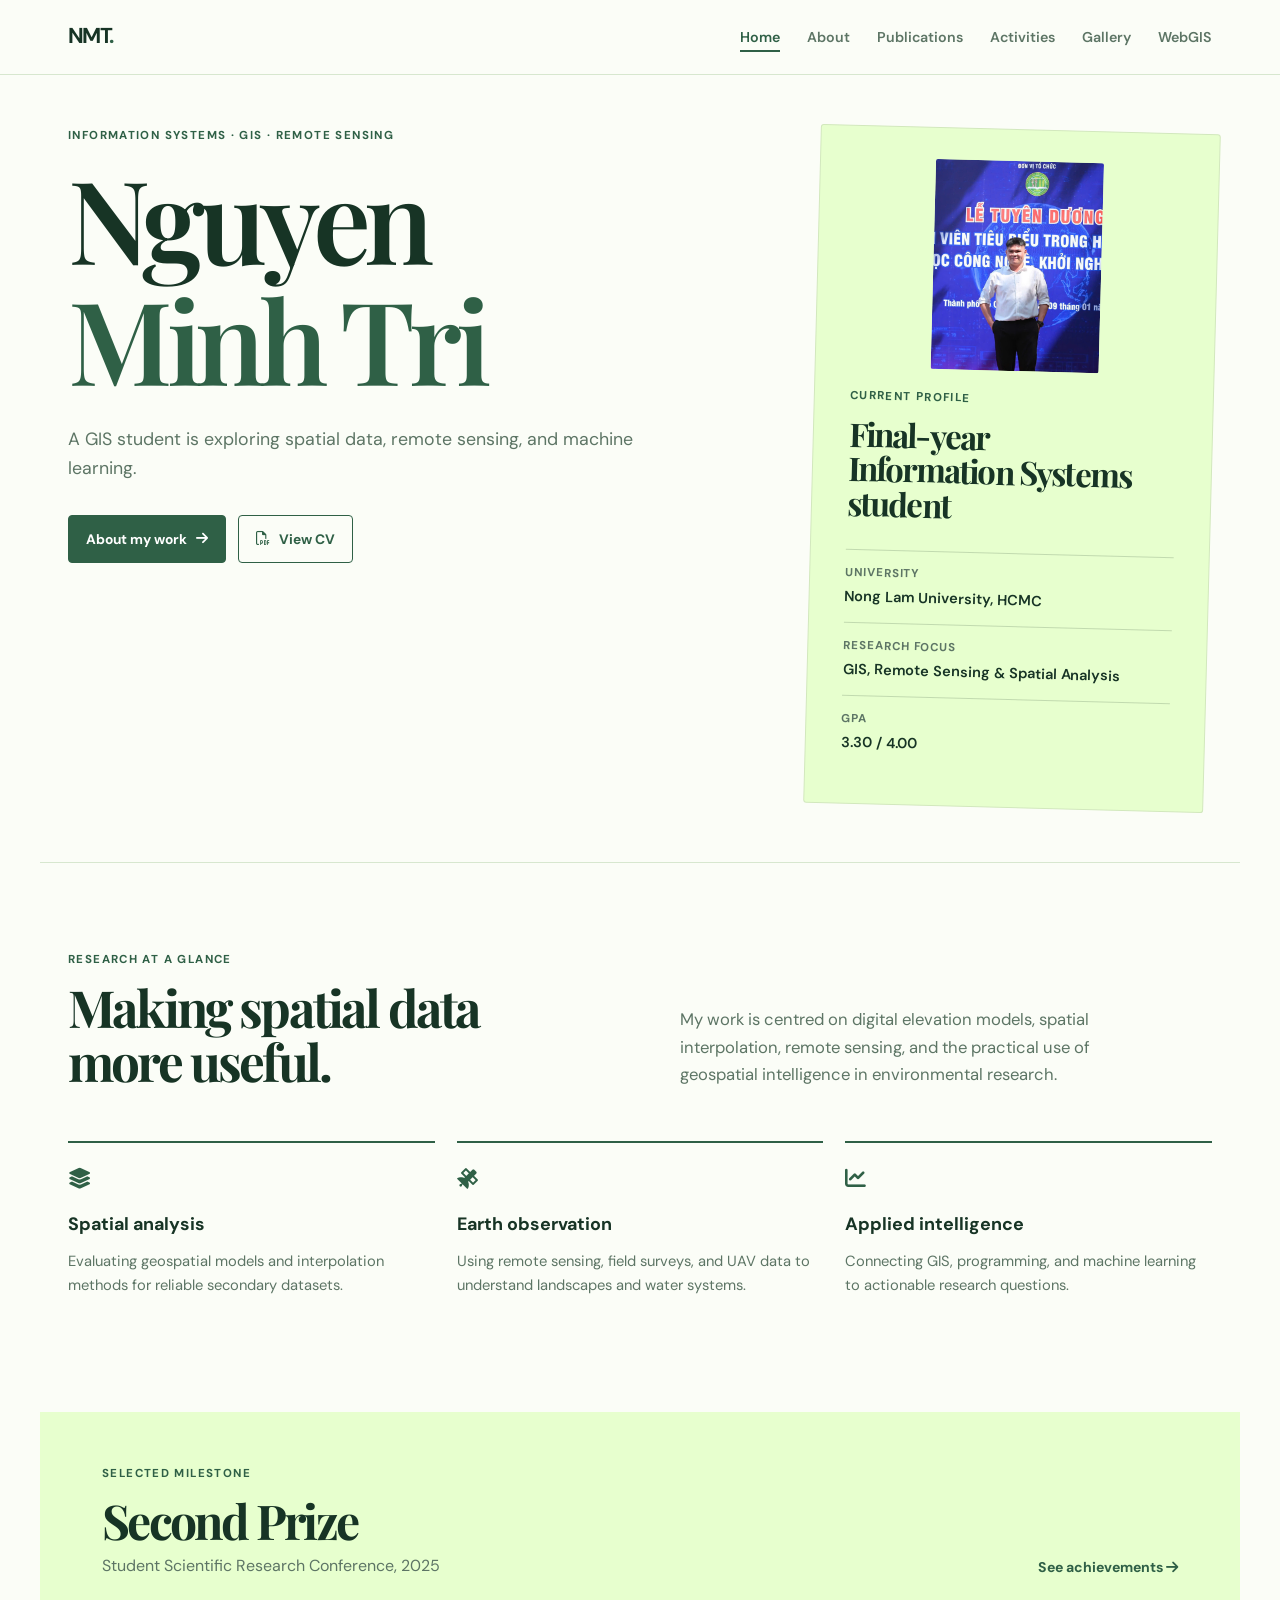
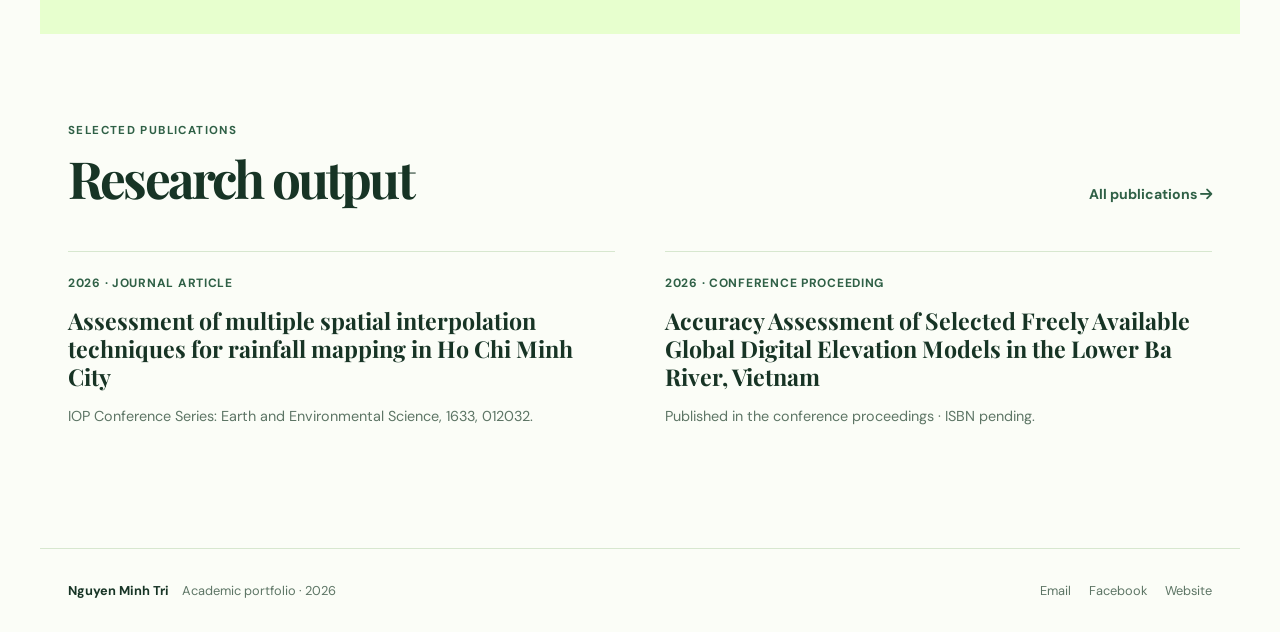
==== commit c4713849: "Add UAV GCP WebGIS portfolio page" ====
--- a/index.html
+++ b/index.html
@@ -25,6 +25,7 @@
                 <li><a href="publications.html">Publications</a></li>
                 <li><a href="activities.html">Activities</a></li>
                 <li><a href="gallery.html">Gallery</a></li>
+                <li><a href="webgis/">WebGIS</a></li>
             </ul>
         </div>
     </nav>
--- a/style.css
+++ b/style.css
@@ -34,3 +34,16 @@
 .hero { align-items: start; padding-top: 54px; padding-bottom: 54px; }
 .hero-profile-image { display: block; width: auto; max-width: 100%; height: 210px; margin: -4px auto 22px; object-fit: contain; object-position: center; border-radius: 2px; }
 @media (max-width: 760px) { .hero-profile-image { width: auto; height: auto; max-height: 360px; margin: 0 auto 22px; } }
+
+/* UAV GCP WebGIS portfolio page */
+.webgis-section { padding-top: 20px; padding-bottom: 110px; }
+.webgis-hero-panel { display: grid; grid-template-columns: 1.35fr .65fr; gap: 48px; padding: 48px; border: 1px solid var(--line); background: var(--white); }
+.webgis-hero-panel h2 { max-width: 690px; margin: 0 0 22px; font-size: clamp(2rem, 4vw, 3.3rem); }
+.webgis-hero-panel > div > p:not(.card-label):not(.webgis-status) { max-width: 650px; color: var(--muted); }
+.webgis-summary { padding: 8px 0 8px 28px; border-left: 1px solid var(--line); }
+.webgis-summary span { display: block; margin-top: 20px; color: var(--accent); font-family: "Playfair Display", Georgia, serif; font-size: 1.7rem; line-height: 1; }
+.webgis-summary span:first-child { margin-top: 0; }.webgis-summary strong { display: block; margin-top: 5px; }.webgis-summary p { margin: 4px 0 0; color: var(--muted); font-size: .88rem; line-height: 1.45; }
+.webgis-status { margin: 21px 0 0; color: var(--muted); font-size: .85rem; }
+.webgis-grid { display: grid; grid-template-columns: repeat(3, 1fr); gap: 22px; margin-top: 22px; }
+.webgis-grid article { min-height: 195px; padding: 27px; border: 1px solid var(--line); background: var(--white); }.webgis-grid i { color: var(--deep); font-size: 1.4rem; }.webgis-grid h3 { margin: 17px 0 8px; font-family: "Playfair Display", Georgia, serif; font-size: 1.35rem; }.webgis-grid p { margin: 0; color: var(--muted); font-size: .9rem; }
+@media (max-width: 760px) { .webgis-hero-panel { grid-template-columns: 1fr; gap: 28px; padding: 30px 25px; }.webgis-summary { padding: 19px 0 0; border-top: 1px solid var(--line); border-left: 0; }.webgis-grid { grid-template-columns: 1fr; }.webgis-grid article { min-height: auto; } }
